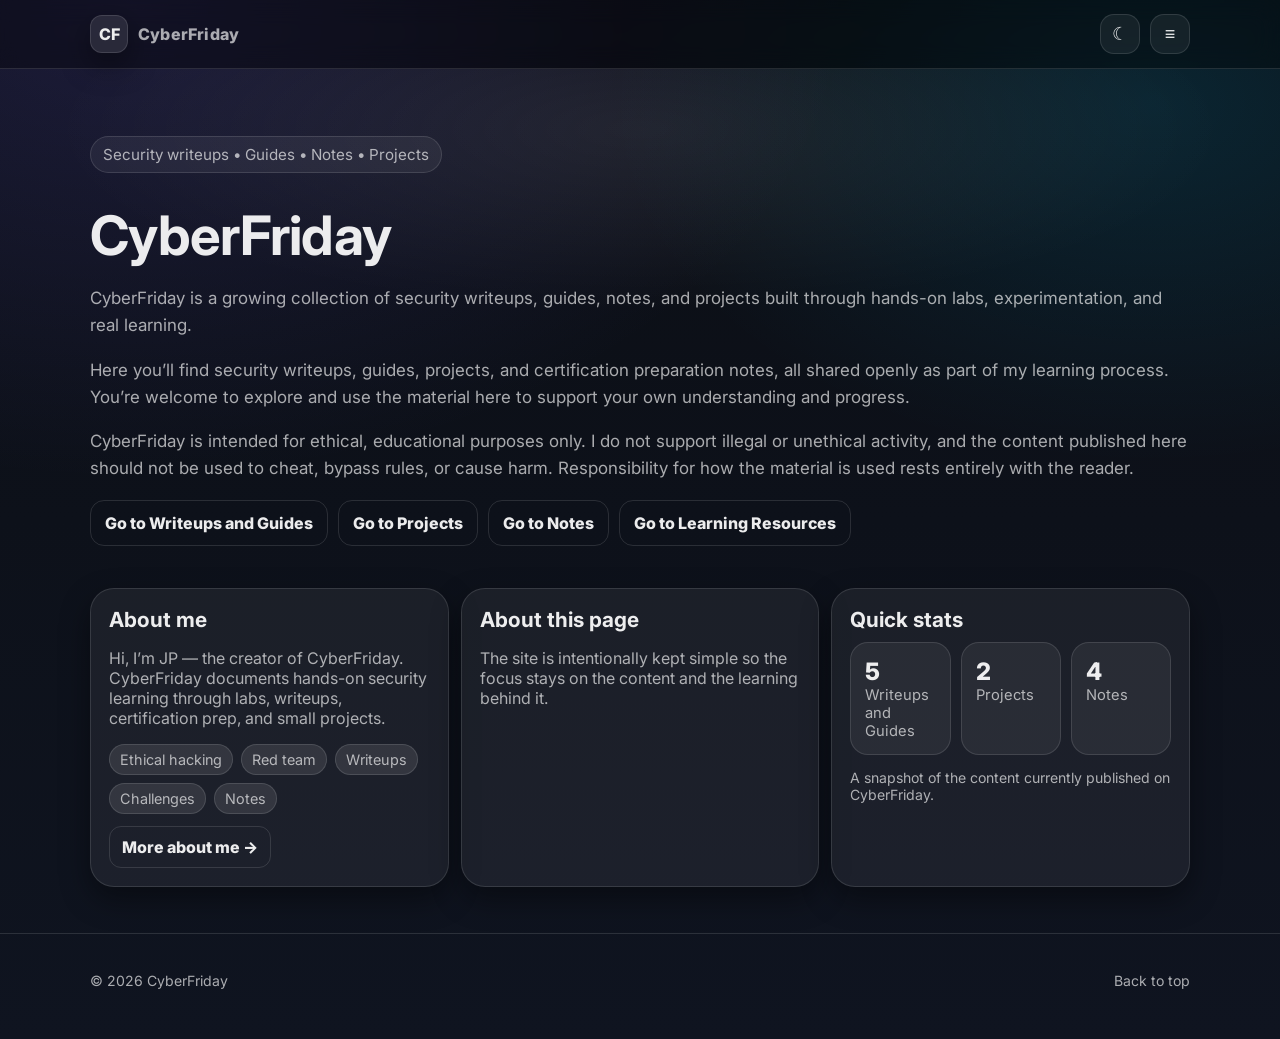
==== index.html @ c9fa8681 "Update index.html" ====
<!doctype html>
<html lang="en">
<head>
  <title>CyberFriday</title>
  <meta charset="utf-8" />
  <meta name="viewport" content="width=device-width, initial-scale=1" />
  <meta name="color-scheme" content="dark light" />
  <meta name="description" content="CyberFriday — writeups, projects, and notes." />
  <link rel="preconnect" href="https://fonts.googleapis.com">
  <link rel="preconnect" href="https://fonts.gstatic.com" crossorigin>
  <link href="https://fonts.googleapis.com/css2?family=Inter:wght@400;600;700;800&display=swap" rel="stylesheet">
  <link rel="stylesheet" href="assets/style.css" />
</head>

<body data-page="home">
  <a class="skip" href="#main">Skip to content</a>

  <header class="topbar">
    <div class="container topbar__inner">
      <a class="brand" href="index.html" aria-label="Home">
        <span class="brand__mark">CF</span>
        <span class="brand__text">CyberFriday
        </span>
      </a>

      <div class="topbar__actions">
        <button class="iconbtn" id="themeBtn" type="button" title="Toggle theme" aria-label="Toggle theme">
          <span class="icon" aria-hidden="true">☾</span>
        </button>
        <button class="iconbtn" id="menuBtn" type="button" title="Menu" aria-label="Open menu">
          <span class="icon" aria-hidden="true">≡</span>
        </button>
      </div>
    </div>
  </header>

  <div class="modal" id="menu" hidden>
    <div class="modal__backdrop" data-close="true"></div>
    <div class="modal__panel modal__panel--menu" role="dialog" aria-modal="true" aria-label="Menu">
      <div class="modal__head">
        <div class="menu__title">
          <div class="menu__brand">CyberFriday</div>
          <div class="muted tiny">Navigate</div>
        </div>
        <button class="iconbtn" type="button" data-close="true" aria-label="Close">✕</button>
      </div>
      <div class="modal__body menu__body">
        <a class="menulink" href="index.html">Home</a>
        <a class="menulink" href="writeups.html">Writeups</a>
        <a class="menulink" href="projects.html">Projects</a>
        <a class="menulink" href="notes.html">Notes</a>
        <a class="menulink" href="learning-resources.html">Learning Resources</a>
        <a class="menulink" href="about.html">About</a>
      </div>
      <div class="modal__foot muted tiny">
        <span>Esc to close</span>
      </div>
    </div>
  </div>

  <main id="main">
    <section class="hero hero--simple">
      <div class="container hero__inner hero__inner--single">
        <div class="hero__copy reveal">
          <p class="pill">Security writeups • Guides • Notes • Projects</p>
          <h1 class="hero__title">CyberFriday</h1>
          <div class="hero__subtitle">
            <p>
              CyberFriday is a growing collection of security writeups, guides, notes, and
              projects built through hands-on labs, experimentation, and real learning.
            </p>

            <p>
              Here you’ll find security writeups, guides, projects, and certification
              preparation notes, all shared openly as part of my learning process.
              You’re welcome to explore and use the material here to support your own
              understanding and progress.
            </p>

            <p>
              CyberFriday is intended for ethical, educational purposes only.
              I do not support illegal or unethical activity, and the content published
              here should not be used to cheat, bypass rules, or cause harm.
              Responsibility for how the material is used rests entirely with the reader.
            </p>
          </div>

          <div class="cta-row">
            <a class="btn btn--ghost" href="writeups.html">Go to Writeups and Guides</a>
            <a class="btn btn--ghost" href="projects.html">Go to Projects</a>
            <a class="btn btn--ghost" href="notes.html">Go to Notes</a>
            <a class="btn btn--ghost" href="learning-resources.html">Go to Learning Resources</a>
          </div>
        </div>
      </div>
      <div class="hero__bg" aria-hidden="true"></div>
    </section>

    <section class="section">
      <div class="container">
        <div class="grid grid--cards">
          <div class="card reveal">
            <h2 class="h2">About me</h2>
            <p class="muted">
              Hi, I’m JP — the creator of CyberFriday. CyberFriday documents hands-on security learning through labs,
              writeups, certification prep, and small projects.
            </p>

            <div class="chips">
              <span class="chip">Ethical hacking</span>
              <span class="chip">Red team</span>
              <span class="chip">Writeups</span>
              <span class="chip">Challenges</span>
              <span class="chip">Notes</span>
            </div>

            <div class="spacer"></div>
            <a class="btn btn--small btn--ghost" href="about.html">More about me →</a>
          </div>

          <div class="card reveal">
            <h2 class="h2">About this page</h2>
              <p class="muted">
                The site is intentionally kept simple so the focus stays on the content
                and the learning behind it.
              </p>
          </div>

          <div class="card reveal">
            <h2 class="h2">Quick stats</h2>
            <div class="stats stats--compact">
              <div class="stat">
                <div class="stat__num" id="statWriteups">—</div>
                <div class="stat__label">Writeups and Guides</div>
              </div>
              <div class="stat">
                <div class="stat__num" id="statProjects">—</div>
                <div class="stat__label">Projects</div>
              </div>
              <div class="stat">
                <div class="stat__num" id="statNotes">—</div>
                <div class="stat__label">Notes</div>
              </div>
            </div>
            <p class="muted tiny">A snapshot of the content currently published on CyberFriday.</p>
          </div>
        </div>
      </div>
    </section>
  </main>
  <footer class="footer">
    <div class="container footer__inner">
      <p class="muted tiny">© <span id="year"></span> CyberFriday



</p>
      <p class="muted tiny"><a href="#main">Back to top</a></p>
    </div>
  </footer>

  <script src="assets/app.js" defer></script>

</body>
</html>
---- assets/style.css ----
/* CyberFriday v3 — simple home + category pages
   - Static HTML + JSON content
   - Minimal UI: theme toggle + menu
   - Category pages: simple search only
*/

:root{
  --bg:#0b0e14;
  --bg2:#0f1420;
  --card:rgba(255,255,255,.06);
  --card2:rgba(255,255,255,.10);
  --border:rgba(255,255,255,.12);
  --text:rgba(255,255,255,.92);
  --muted:rgba(255,255,255,.65);
  --muted2:rgba(255,255,255,.50);
  --shadow:0 12px 30px rgba(0,0,0,.40);
  --radius:18px;
  --radius2:24px;
  --max:1100px;
  --pad:18px;
  --focus:2px solid rgba(255,255,255,.35);
}

:root[data-theme="light"]{
  --bg:#f6f7fb;
  --bg2:#eef1f8;
  --card:rgba(0,0,0,.04);
  --card2:rgba(0,0,0,.07);
  --border:rgba(0,0,0,.10);
  --text:rgba(0,0,0,.88);
  --muted:rgba(0,0,0,.62);
  --muted2:rgba(0,0,0,.45);
  --shadow:0 12px 28px rgba(0,0,0,.12);
  --focus:2px solid rgba(0,0,0,.25);
}

*{box-sizing:border-box}
html{scroll-behavior:smooth}
body{
  margin:0;
  font-family:Inter, ui-sans-serif, system-ui, -apple-system, Segoe UI, Roboto, Arial;
  color:var(--text);
  background:
    radial-gradient(1200px 800px at 10% 0%, rgba(120,100,255,.16), transparent 60%),
    radial-gradient(900px 600px at 90% 10%, rgba(0,200,255,.12), transparent 60%),
    linear-gradient(180deg, var(--bg), var(--bg2));
}

a{color:inherit;text-decoration:none}
a:focus-visible,button:focus-visible,input:focus-visible{
  outline:var(--focus);outline-offset:2px;border-radius:10px
}

.container{width:min(var(--max), calc(100% - (var(--pad) * 2))); margin:0 auto}
.muted{color:var(--muted)}
.tiny{font-size:.88rem}
.kbd{
  padding:2px 8px; border-radius:8px;
  background:var(--card2); border:1px solid var(--border);
  color:var(--muted); font-size:.85rem
}

.skip{
  position:absolute; left:-999px; top:0;
  padding:10px 12px; border-radius:12px;
  background:var(--card2); border:1px solid var(--border)
}
.skip:focus{left:12px; top:12px; z-index:9999}

/* Topbar */
.topbar{
  position:sticky; top:0; z-index:100;
  backdrop-filter:blur(12px);
  background:rgba(0,0,0,.35);
  border-bottom:1px solid var(--border)
}
:root[data-theme="light"] .topbar{background:rgba(246,247,251,.72)}

.topbar__inner{
  display:flex; align-items:center; justify-content:space-between;
  gap:14px; padding:14px 0
}

.brand{display:flex; align-items:center; gap:10px; font-weight:800}
.brand__mark{
  display:grid; place-items:center;
  width:38px; height:38px; border-radius:12px;
  background:var(--card2); border:1px solid var(--border);
  box-shadow:var(--shadow)
}
.brand__text{font-weight:800; letter-spacing:.2px; color:var(--muted)}

.topbar__actions{display:flex; gap:10px}
.iconbtn{
  display:grid; place-items:center;
  width:40px; height:40px; border-radius:14px;
  background:var(--card); border:1px solid var(--border);
  color:var(--text); cursor:pointer;
  transition:transform 140ms ease, background 140ms ease
}
.iconbtn:hover{transform:translateY(-1px); background:var(--card2)}
.icon{font-size:18px}

/* Hero */
.hero{position:relative; padding:52px 0 18px; overflow:hidden}
.hero__inner{display:grid; grid-template-columns:1fr; gap:22px; align-items:start}
.hero__bg{
  position:absolute; inset:-200px -200px auto -200px; height:520px;
  background:radial-gradient(closest-side, rgba(255,255,255,.08), transparent 70%);
  pointer-events:none
}
.hero--simple .hero__title{font-size:clamp(2.2rem, 5vw, 3.4rem)}
.pill{
  display:inline-block; padding:8px 12px; border-radius:999px;
  background:var(--card); border:1px solid var(--border);
  color:var(--muted); font-size:.95rem
}
.hero__title{margin:14px 0 10px; letter-spacing:-.7px}
.hero__subtitle{margin:0 0 18px; color:var(--muted); line-height:1.6; font-size:1.06rem}

.cta-row{display:flex; gap:10px; flex-wrap:wrap}

/* Page head */
.pagehead{padding:36px 0 6px}
.pagehead__title{margin:0; font-size:2.0rem; letter-spacing:-.4px}
.pagehead__sub{margin:10px 0 0; line-height:1.6}

/* Sections / cards */
.section{padding:24px 0 34px}
.card{
  padding:18px; border-radius:var(--radius2);
  background:var(--card); border:1px solid var(--border); box-shadow:var(--shadow)
}
.h2{margin:0 0 10px; font-size:1.3rem}
.h3{margin:0 0 8px; font-size:1.1rem}
.spacer{height:12px}

.grid{display:grid; gap:12px}
.grid--cards{grid-template-columns:repeat(3, minmax(0,1fr))}
@media (max-width:1000px){.grid--cards{grid-template-columns:repeat(2, minmax(0,1fr))}}
@media (max-width:650px){.grid--cards{grid-template-columns:1fr}}

.cardlink{
  display:block; padding:16px; border-radius:var(--radius2);
  background:linear-gradient(180deg, var(--card), transparent);
  border:1px solid var(--border);
  transition:transform 140ms ease, background 140ms ease
}
.cardlink:hover{transform:translateY(-2px); background:var(--card2)}
.cardlink h3{margin:8px 0}
.cardlink p{margin:0; color:var(--muted); line-height:1.55}

.meta{
  display:flex; gap:8px; align-items:center; flex-wrap:wrap;
  color:var(--muted2); font-size:.92rem
}
.chips{display:flex; gap:8px; flex-wrap:wrap; margin-top:10px}
.chip,.tag{
  display:inline-flex; align-items:center;
  padding:6px 10px; border-radius:999px;
  background:var(--card2); border:1px solid var(--border);
  color:var(--muted); font-size:.9rem
}

/* Compact stats */
.stats{display:grid; grid-template-columns:repeat(3, minmax(0,1fr)); gap:10px}
.stats--compact .stat{padding:14px}
.stat{padding:14px; border-radius:var(--radius); background:var(--card); border:1px solid var(--border)}
.stat__num{font-size:1.5rem; font-weight:800}
.stat__label{color:var(--muted); font-size:.92rem}

/* Toolbar */
.toolbar{display:flex; gap:12px; align-items:center; justify-content:space-between; margin:8px 0 14px; flex-wrap:wrap}
.input{
  width:min(620px, 100%);
  padding:12px 14px;
  border-radius:14px;
  border:1px solid var(--border);
  background:var(--card);
  color:var(--text)
}

.btn{
  display:inline-flex; align-items:center; justify-content:center; gap:8px;
  padding:12px 14px; border-radius:14px;
  background:transparent; color:var(--text);
  border:1px solid var(--border);
  cursor:pointer; font-weight:800;
  transition:transform 140ms ease, background 140ms ease
}
.btn:hover{transform:translateY(-1px); background:var(--card2)}
.btn--small{padding:10px 12px; border-radius:12px}

.bullets{margin:8px 0 0; padding-left:18px; color:var(--muted); line-height:1.7}
.links{margin:0; padding-left:16px; color:var(--muted)}
.links a{text-decoration:underline; text-underline-offset:3px}

.empty{
  margin-top:10px; padding:16px;
  border-radius:var(--radius2);
  border:1px dashed var(--border);
  color:var(--muted)
}

/* Category grouping */
.group{margin:18px 0 0}
.group__head{
  display:flex; align-items:center; justify-content:space-between;
  gap:10px; margin:0 0 10px
}
.group__title{margin:0; font-size:1.15rem}
.group__count{color:var(--muted2); font-size:.92rem}

.aboutgrid{display:grid; grid-template-columns:1.2fr .8fr; gap:12px}
@media (max-width:900px){.aboutgrid{grid-template-columns:1fr}}

/* Footer */
.footer{
  padding:24px 0 36px;
  border-top:1px solid var(--border);
  margin-top:12px
}
.footer__inner{
  display:flex; align-items:center; justify-content:space-between;
  gap:12px; flex-wrap:wrap
}

/* Modal (Menu) */
.modal{position:fixed; inset:0; z-index:200}
.modal__backdrop{position:absolute; inset:0; background:rgba(0,0,0,.55)}
.modal__panel{
  position:relative;
  width:min(560px, calc(100% - 24px));
  margin:12vh auto 0;
  border-radius:22px;
  border:1px solid var(--border);
  background:linear-gradient(180deg, var(--bg2), var(--bg));
  box-shadow:var(--shadow);
  overflow:hidden
}
.modal__panel--menu{width:min(520px, calc(100% - 24px))}
.modal__head{
  display:flex; gap:10px; align-items:center; justify-content:space-between;
  padding:14px; border-bottom:1px solid var(--border)
}
.modal__body{padding:12px; max-height:60vh; overflow:auto}
.modal__foot{padding:10px 14px; border-top:1px solid var(--border)}

.menu__title{display:grid; gap:2px}
.menu__brand{font-weight:900; letter-spacing:.2px}
.menu__body{display:grid; gap:10px}
.menulink{
  padding:14px 14px;
  border-radius:16px;
  border:1px solid var(--border);
  background:var(--card);
  transition:transform 140ms ease, background 140ms ease
}
.menulink:hover{transform:translateY(-1px); background:var(--card2)}

/* Reveal */
@keyframes pageIn{from{opacity:0; transform:translateY(8px)}to{opacity:1; transform:translateY(0)}}
main{animation:pageIn 240ms ease-out}

.reveal{opacity:0; transform:translateY(12px); transition:260ms ease; transition-property:opacity, transform}
.reveal.in{opacity:1; transform:translateY(0)}
@media (prefers-reduced-motion: reduce){
  html{scroll-behavior:auto}
  *{transition:none !important; animation:none !important}
  .reveal{opacity:1; transform:none}
}
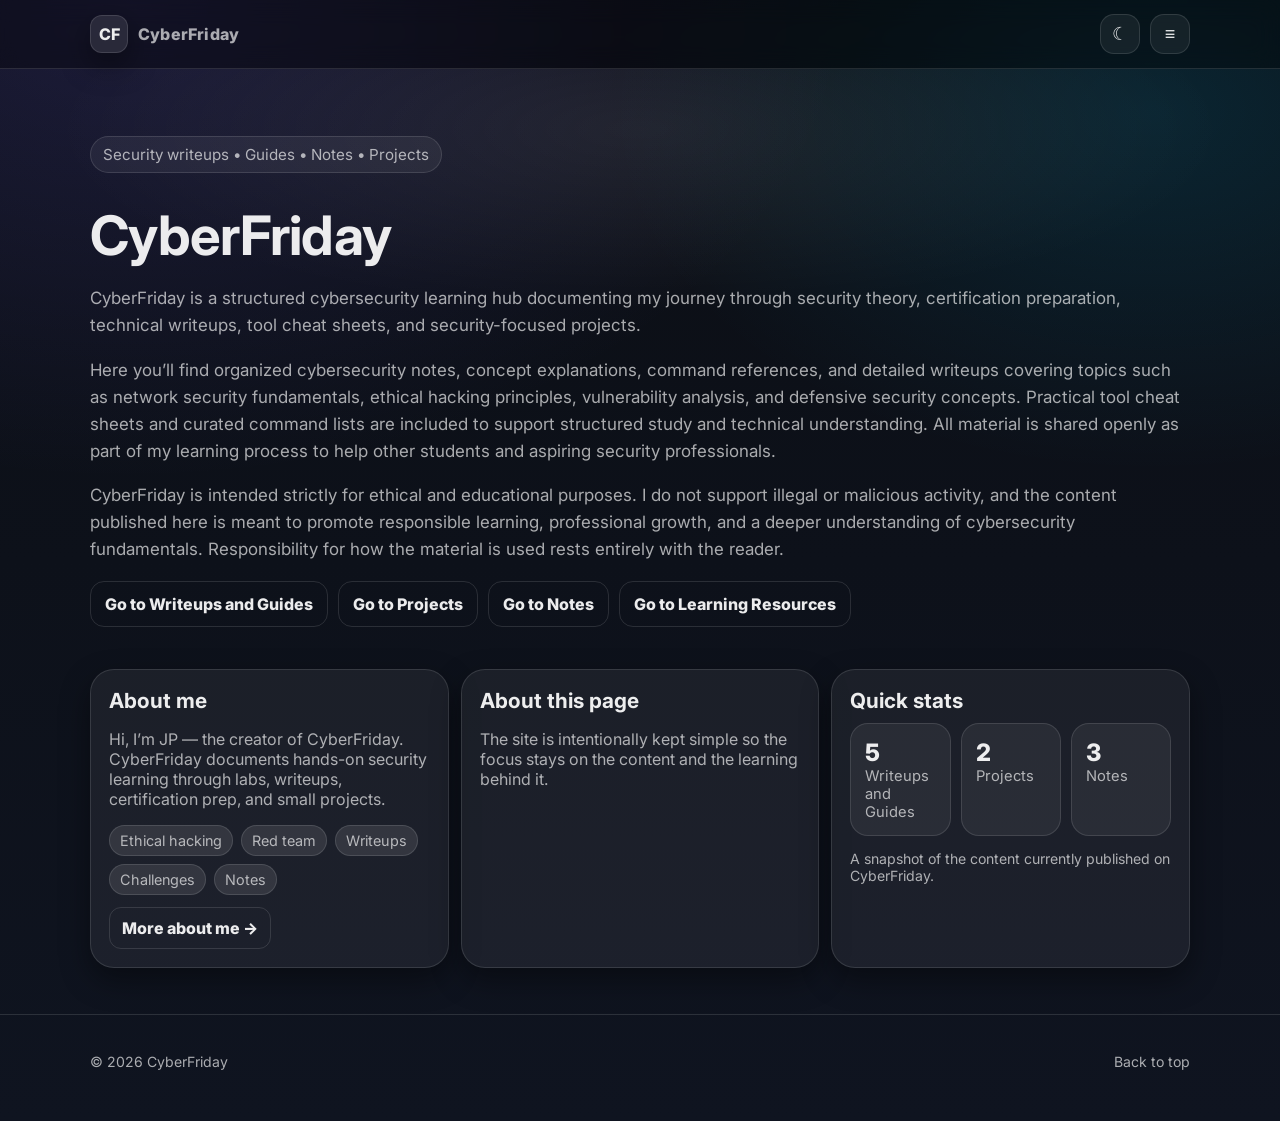
==== commit ec0f6fa9: "Revise CyberFriday description and ethical statement Updated the description and purpose of CyberFri" ====
--- a/index.html
+++ b/index.html
@@ -65,23 +65,28 @@
           <p class="pill">Security writeups • Guides • Notes • Projects</p>
           <h1 class="hero__title">CyberFriday</h1>
           <div class="hero__subtitle">
+             <p>
+              CyberFriday is a structured cybersecurity learning hub documenting my journey
+              through security theory, certification preparation, technical writeups, tool
+              cheat sheets, and security-focused projects.
+            </p>
+            
             <p>
-              CyberFriday is a growing collection of security writeups, guides, notes, and
-              projects built through hands-on labs, experimentation, and real learning.
+              Here you’ll find organized cybersecurity notes, concept explanations, command
+              references, and detailed writeups covering topics such as network security
+              fundamentals, ethical hacking principles, vulnerability analysis, and
+              defensive security concepts. Practical tool cheat sheets and curated command
+              lists are included to support structured study and technical understanding.
+              All material is shared openly as part of my learning process to help other
+              students and aspiring security professionals.
             </p>
-
+            
             <p>
-              Here you’ll find security writeups, guides, projects, and certification
-              preparation notes, all shared openly as part of my learning process.
-              You’re welcome to explore and use the material here to support your own
-              understanding and progress.
-            </p>
-
-            <p>
-              CyberFriday is intended for ethical, educational purposes only.
-              I do not support illegal or unethical activity, and the content published
-              here should not be used to cheat, bypass rules, or cause harm.
-              Responsibility for how the material is used rests entirely with the reader.
+              CyberFriday is intended strictly for ethical and educational purposes.
+              I do not support illegal or malicious activity, and the content published
+              here is meant to promote responsible learning, professional growth, and
+              a deeper understanding of cybersecurity fundamentals. Responsibility for
+              how the material is used rests entirely with the reader.
             </p>
           </div>
 
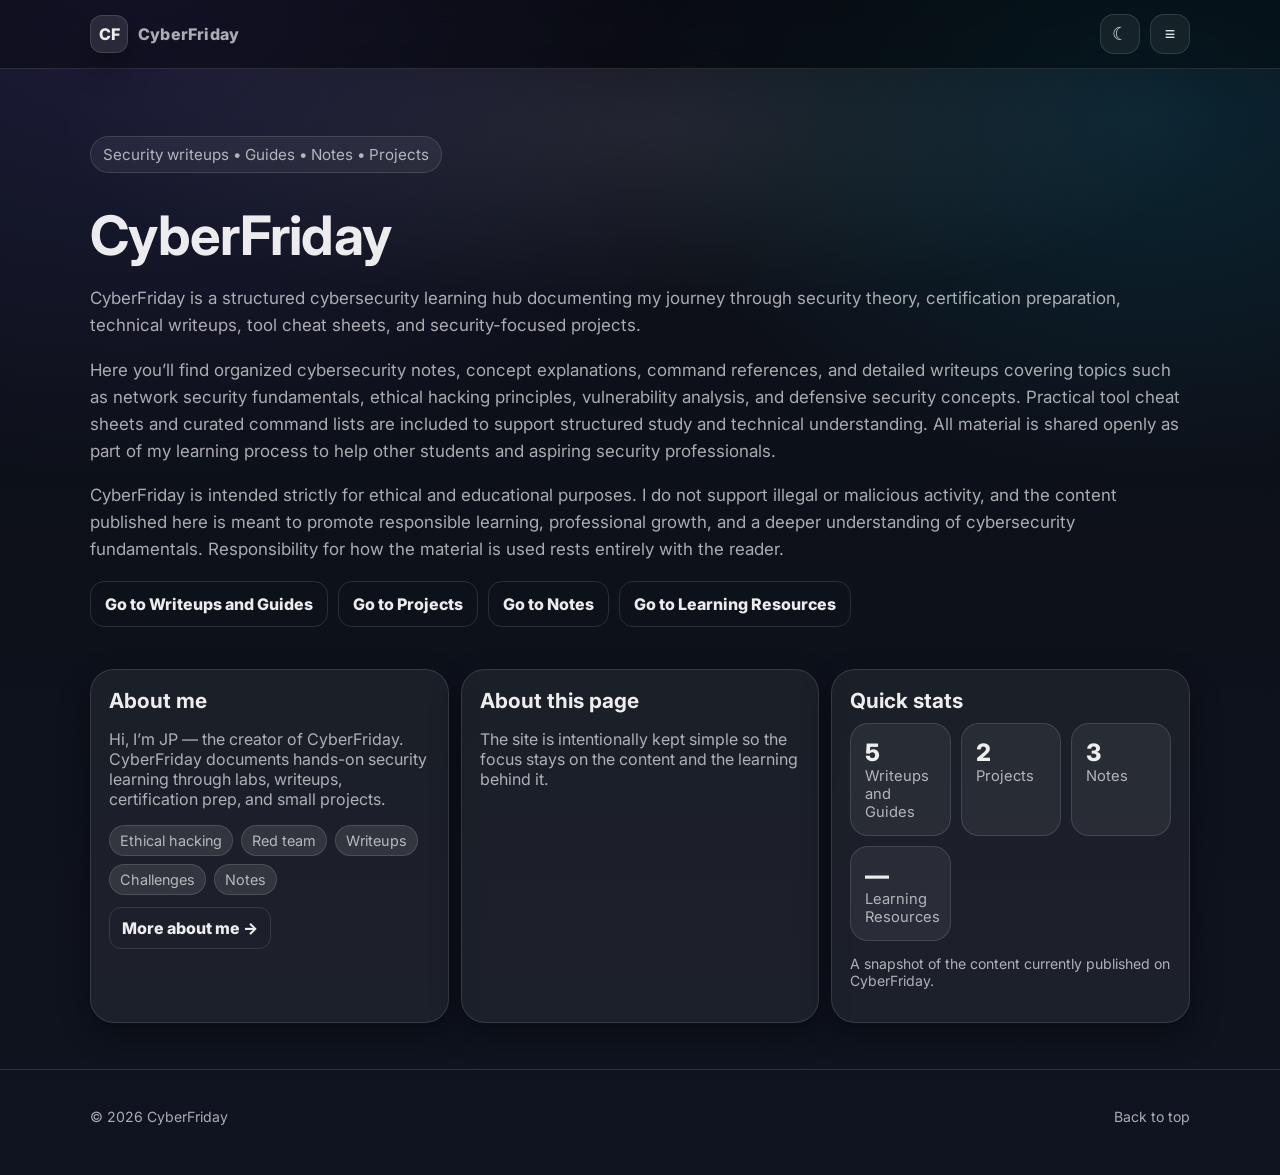
==== commit d1cf7aba: "Update index.html" ====
--- a/index.html
+++ b/index.html
@@ -1,14 +1,35 @@
 <!doctype html>
 <html lang="en">
 <head>
-  <title>CyberFriday</title>
+  <!-- Google tag (gtag.js) -->
+  <script async src="https://www.googletagmanager.com/gtag/js?id=G-HWNLJN7DJ1"></script>
+  <script>
+    window.dataLayer = window.dataLayer || [];
+    function gtag(){dataLayer.push(arguments);}
+    gtag('js', new Date());
+  
+    gtag('config', 'G-HWNLJN7DJ1');
+  </script>
+
+  <title>CyberFriday – Cybersecurity Notes, Writeups & Study Resources</title>
+
   <meta charset="utf-8" />
   <meta name="viewport" content="width=device-width, initial-scale=1" />
   <meta name="color-scheme" content="dark light" />
-  <meta name="description" content="CyberFriday — writeups, projects, and notes." />
+  <meta name="description" content="CyberFriday is a structured cybersecurity learning hub featuring theory notes, technical writeups, tool cheat sheets, projects, and certification preparation resources." />
+
+  <!-- Favicon -->
+  <link rel="icon" type="image/x-icon" href="/assets/icons/favicon.ico">
+  <link rel="icon" type="image/png" sizes="32x32" href="/assets/icons/favicon-32x32.png">
+  <link rel="icon" type="image/png" sizes="16x16" href="/assets/icons/favicon-16x16.png">
+  <link rel="apple-touch-icon" sizes="180x180" href="/assets/icons/apple-touch-icon.png">
+  <link rel="manifest" href="/assets/icons/site.webmanifest">
+
+  <!-- Fonts -->
   <link rel="preconnect" href="https://fonts.googleapis.com">
   <link rel="preconnect" href="https://fonts.gstatic.com" crossorigin>
   <link href="https://fonts.googleapis.com/css2?family=Inter:wght@400;600;700;800&display=swap" rel="stylesheet">
+
   <link rel="stylesheet" href="assets/style.css" />
 </head>
 
@@ -146,6 +167,10 @@
                 <div class="stat__num" id="statNotes">—</div>
                 <div class="stat__label">Notes</div>
               </div>
+              <div class="stat">
+                <div class="stat__num" id="statLearning">—</div>
+                <div class="stat__label">Learning Resources</div>
+            </div>
             </div>
             <p class="muted tiny">A snapshot of the content currently published on CyberFriday.</p>
           </div>
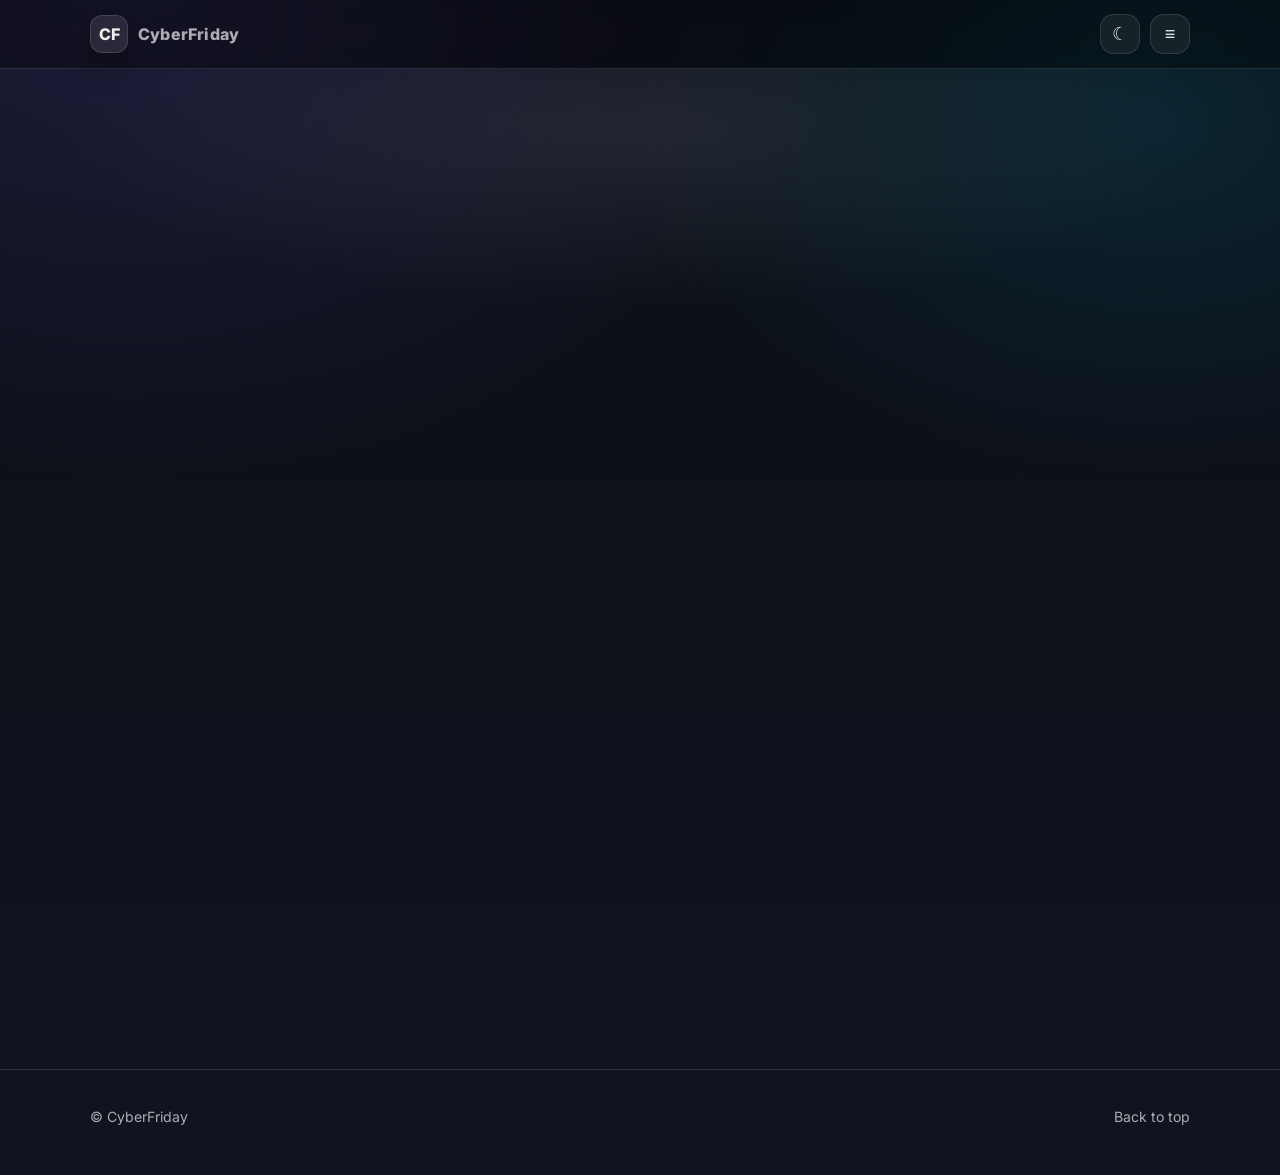
==== commit 28713893: "Update index.html" ====
--- a/index.html
+++ b/index.html
@@ -156,22 +156,22 @@
             <h2 class="h2">Quick stats</h2>
             <div class="stats stats--compact">
               <div class="stat">
-                <div class="stat__num" id="statWriteups">—</div>
-                <div class="stat__label">Writeups and Guides</div>
-              </div>
+              <div class="stat__num" id="statWriteups">—</div>
+              <div class="stat__label">Writeups and Guides</div>
+            </div>
               <div class="stat">
-                <div class="stat__num" id="statProjects">—</div>
-                <div class="stat__label">Projects</div>
-              </div>
+              <div class="stat__num" id="statProjects">—</div>
+              <div class="stat__label">Projects</div>
+            </div>
               <div class="stat">
-                <div class="stat__num" id="statNotes">—</div>
-                <div class="stat__label">Notes</div>
-              </div>
+              <div class="stat__num" id="statNotes">—</div>
+              <div class="stat__label">Notes</div>
+            </div>
               <div class="stat">
-                <div class="stat__num" id="statLearning">—</div>
-                <div class="stat__label">Learning Resources</div>
+              <div class="stat__num" id="statLearning">—</div>
+              <div class="stat__label">Learning Resources</div>
             </div>
-            </div>
+          </div>
             <p class="muted tiny">A snapshot of the content currently published on CyberFriday.</p>
           </div>
         </div>
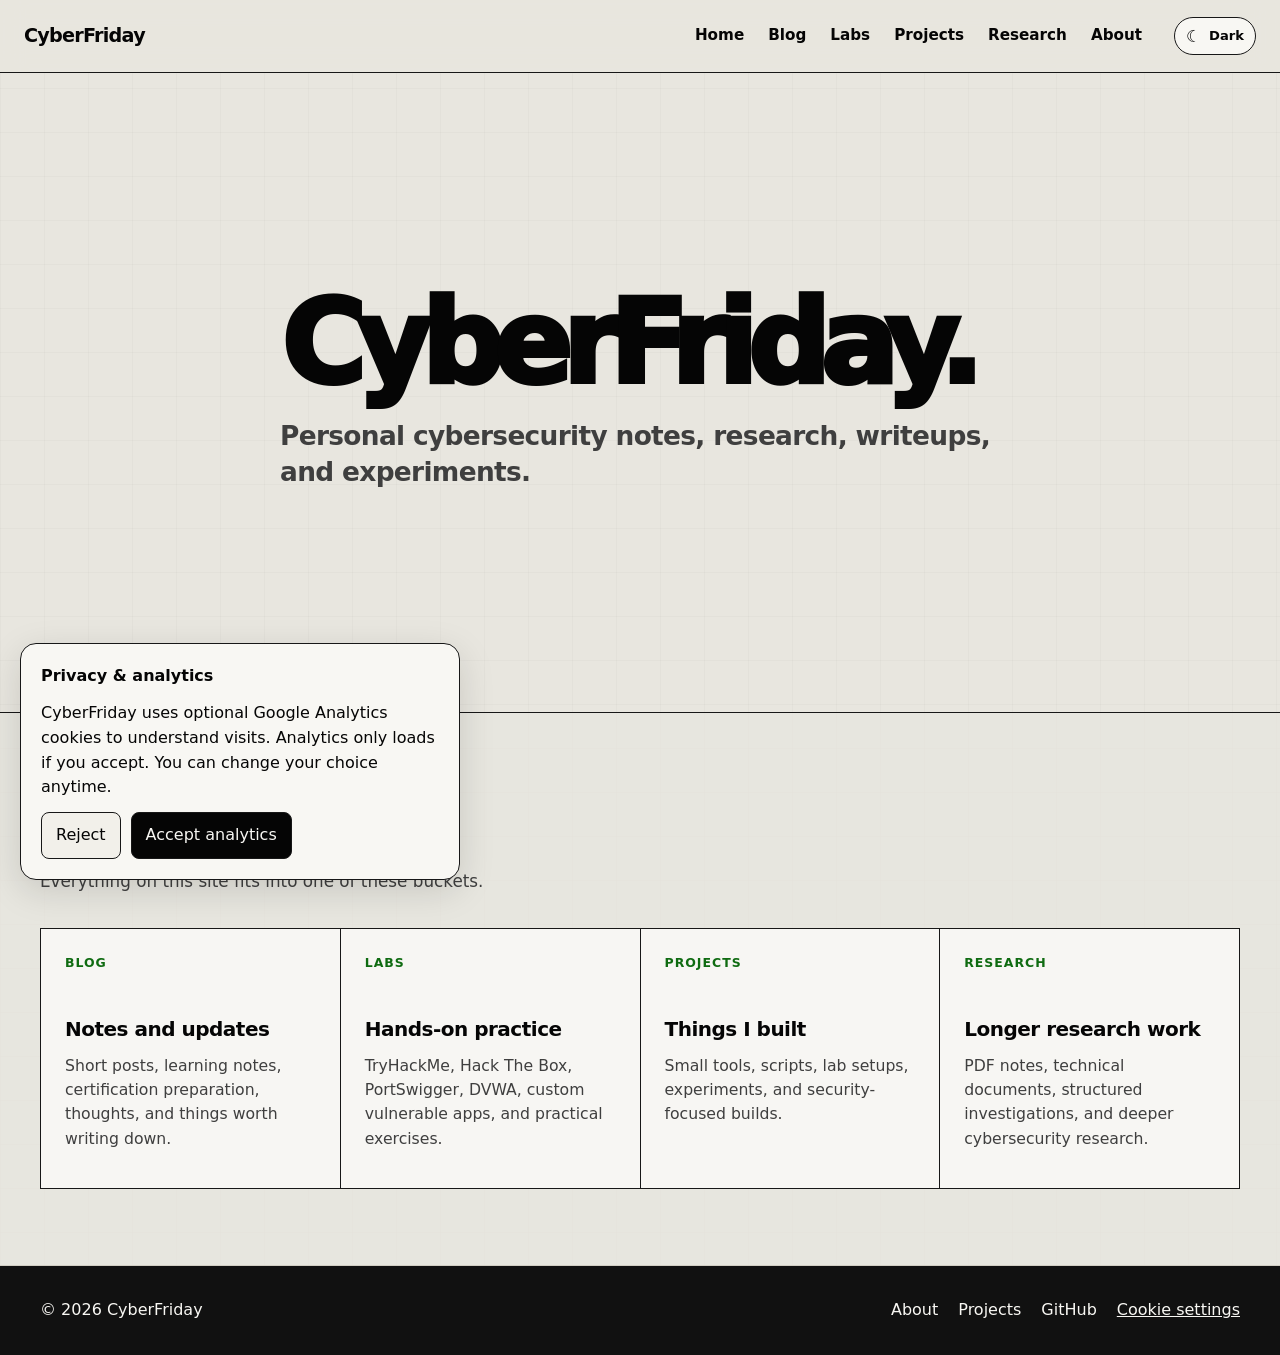
==== commit 89c659fd: "Release CyberFriday 2.0 - redesigned website with dark mode" ====
--- a/index.html
+++ b/index.html
@@ -1,195 +1,109 @@
-<!doctype html>
+<!DOCTYPE html>
 <html lang="en">
 <head>
-  <!-- Google tag (gtag.js) -->
-  <script async src="https://www.googletagmanager.com/gtag/js?id=G-HWNLJN7DJ1"></script>
-  <script>
-    window.dataLayer = window.dataLayer || [];
-    function gtag(){dataLayer.push(arguments);}
-    gtag('js', new Date());
-  
-    gtag('config', 'G-HWNLJN7DJ1');
-  </script>
+  <script src="assets/theme.js"></script>
+  <meta charset="UTF-8" />
+  <meta name="viewport" content="width=device-width, initial-scale=1.0" />
 
-  <title>CyberFriday – Cybersecurity Notes, Writeups & Study Resources</title>
+  <title>CyberFriday — Cybersecurity Notes, Labs, Projects and Research</title>
 
-  <meta charset="utf-8" />
-  <meta name="viewport" content="width=device-width, initial-scale=1" />
-  <meta name="color-scheme" content="dark light" />
-  <meta name="description" content="CyberFriday is a structured cybersecurity learning hub featuring theory notes, technical writeups, tool cheat sheets, projects, and certification preparation resources." />
-
-  <!-- Favicon -->
-  <link rel="icon" type="image/x-icon" href="/assets/icons/favicon.ico">
-  <link rel="icon" type="image/png" sizes="32x32" href="/assets/icons/favicon-32x32.png">
-  <link rel="icon" type="image/png" sizes="16x16" href="/assets/icons/favicon-16x16.png">
-  <link rel="apple-touch-icon" sizes="180x180" href="/assets/icons/apple-touch-icon.png">
-  <link rel="manifest" href="/assets/icons/site.webmanifest">
-
-  <!-- Fonts -->
-  <link rel="preconnect" href="https://fonts.googleapis.com">
-  <link rel="preconnect" href="https://fonts.gstatic.com" crossorigin>
-  <link href="https://fonts.googleapis.com/css2?family=Inter:wght@400;600;700;800&display=swap" rel="stylesheet">
+  <meta
+    name="description"
+    content="CyberFriday is a cybersecurity archive with blog posts, labs, projects, research, and experiments."
+  />
 
   <link rel="stylesheet" href="assets/style.css" />
 </head>
 
 <body data-page="home">
-  <a class="skip" href="#main">Skip to content</a>
+  <a class="skip" href="#content">Skip to content</a>
 
-  <header class="topbar">
-    <div class="container topbar__inner">
-      <a class="brand" href="index.html" aria-label="Home">
-        <span class="brand__mark">CF</span>
-        <span class="brand__text">CyberFriday
-        </span>
-      </a>
+  <header class="site-header">
+    <div class="header-container header-inner">
+      <a class="brand" href="index.html">CyberFriday</a>
 
-      <div class="topbar__actions">
-        <button class="iconbtn" id="themeBtn" type="button" title="Toggle theme" aria-label="Toggle theme">
-          <span class="icon" aria-hidden="true">☾</span>
-        </button>
-        <button class="iconbtn" id="menuBtn" type="button" title="Menu" aria-label="Open menu">
-          <span class="icon" aria-hidden="true">≡</span>
-        </button>
-      </div>
+      <nav class="nav" aria-label="Main navigation">
+        <a href="index.html">Home</a>
+        <a href="blog.html">Blog</a>
+        <a href="labs.html">Labs</a>
+        <a href="projects.html">Projects</a>
+        <a href="research.html">Research</a>
+        <a href="about.html">About</a>
+      </nav>
     </div>
   </header>
 
-  <div class="modal" id="menu" hidden>
-    <div class="modal__backdrop" data-close="true"></div>
-    <div class="modal__panel modal__panel--menu" role="dialog" aria-modal="true" aria-label="Menu">
-      <div class="modal__head">
-        <div class="menu__title">
-          <div class="menu__brand">CyberFriday</div>
-          <div class="muted tiny">Navigate</div>
-        </div>
-        <button class="iconbtn" type="button" data-close="true" aria-label="Close">✕</button>
-      </div>
-      <div class="modal__body menu__body">
-        <a class="menulink" href="index.html">Home</a>
-        <a class="menulink" href="writeups.html">Writeups</a>
-        <a class="menulink" href="projects.html">Projects</a>
-        <a class="menulink" href="notes.html">Notes</a>
-        <a class="menulink" href="learning-resources.html">Learning Resources</a>
-        <a class="menulink" href="about.html">About</a>
-      </div>
-      <div class="modal__foot muted tiny">
-        <span>Esc to close</span>
-      </div>
-    </div>
-  </div>
+  <main id="content">
+    <section class="hero">
+      <div class="container hero-inner">
+        <div class="hero-copy">
+          <h1>CyberFriday.</h1>
 
-  <main id="main">
-    <section class="hero hero--simple">
-      <div class="container hero__inner hero__inner--single">
-        <div class="hero__copy reveal">
-          <p class="pill">Security writeups • Guides • Notes • Projects</p>
-          <h1 class="hero__title">CyberFriday</h1>
-          <div class="hero__subtitle">
-             <p>
-              CyberFriday is a structured cybersecurity learning hub documenting my journey
-              through security theory, certification preparation, technical writeups, tool
-              cheat sheets, and security-focused projects.
-            </p>
-            
-            <p>
-              Here you’ll find organized cybersecurity notes, concept explanations, command
-              references, and detailed writeups covering topics such as network security
-              fundamentals, ethical hacking principles, vulnerability analysis, and
-              defensive security concepts. Practical tool cheat sheets and curated command
-              lists are included to support structured study and technical understanding.
-              All material is shared openly as part of my learning process to help other
-              students and aspiring security professionals.
-            </p>
-            
-            <p>
-              CyberFriday is intended strictly for ethical and educational purposes.
-              I do not support illegal or malicious activity, and the content published
-              here is meant to promote responsible learning, professional growth, and
-              a deeper understanding of cybersecurity fundamentals. Responsibility for
-              how the material is used rests entirely with the reader.
-            </p>
-          </div>
-
-          <div class="cta-row">
-            <a class="btn btn--ghost" href="writeups.html">Go to Writeups and Guides</a>
-            <a class="btn btn--ghost" href="projects.html">Go to Projects</a>
-            <a class="btn btn--ghost" href="notes.html">Go to Notes</a>
-            <a class="btn btn--ghost" href="learning-resources.html">Go to Learning Resources</a>
-          </div>
+          <p class="hero-subtitle">
+            Personal cybersecurity notes, research, writeups, and experiments.
+          </p>
         </div>
       </div>
-      <div class="hero__bg" aria-hidden="true"></div>
     </section>
 
-    <section class="section">
+    <section class="section explore-section">
       <div class="container">
-        <div class="grid grid--cards">
-          <div class="card reveal">
-            <h2 class="h2">About me</h2>
-            <p class="muted">
-              Hi, I’m JP — the creator of CyberFriday. CyberFriday documents hands-on security learning through labs,
-              writeups, certification prep, and small projects.
+        <div class="section-heading">
+          <h2>Explore</h2>
+          <p>Everything on this site fits into one of these buckets.</p>
+        </div>
+
+        <div class="cards">
+          <a class="card" href="blog.html">
+            <span>Blog</span>
+            <h3>Notes and updates</h3>
+            <p>
+              Short posts, learning notes, certification preparation, thoughts, and things worth writing down.
             </p>
+          </a>
 
-            <div class="chips">
-              <span class="chip">Ethical hacking</span>
-              <span class="chip">Red team</span>
-              <span class="chip">Writeups</span>
-              <span class="chip">Challenges</span>
-              <span class="chip">Notes</span>
-            </div>
+          <a class="card" href="labs.html">
+            <span>Labs</span>
+            <h3>Hands-on practice</h3>
+            <p>
+              TryHackMe, Hack The Box, PortSwigger, DVWA, custom vulnerable apps, and practical exercises.
+            </p>
+          </a>
 
-            <div class="spacer"></div>
-            <a class="btn btn--small btn--ghost" href="about.html">More about me →</a>
-          </div>
+          <a class="card" href="projects.html">
+            <span>Projects</span>
+            <h3>Things I built</h3>
+            <p>
+              Small tools, scripts, lab setups, experiments, and security-focused builds.
+            </p>
+          </a>
 
-          <div class="card reveal">
-            <h2 class="h2">About this page</h2>
-              <p class="muted">
-                The site is intentionally kept simple so the focus stays on the content
-                and the learning behind it.
-              </p>
-          </div>
-
-          <div class="card reveal">
-            <h2 class="h2">Quick stats</h2>
-            <div class="stats stats--compact">
-              <div class="stat">
-              <div class="stat__num" id="statWriteups">—</div>
-              <div class="stat__label">Writeups and Guides</div>
-            </div>
-              <div class="stat">
-              <div class="stat__num" id="statProjects">—</div>
-              <div class="stat__label">Projects</div>
-            </div>
-              <div class="stat">
-              <div class="stat__num" id="statNotes">—</div>
-              <div class="stat__label">Notes</div>
-            </div>
-              <div class="stat">
-              <div class="stat__num" id="statLearning">—</div>
-              <div class="stat__label">Learning Resources</div>
-            </div>
-          </div>
-            <p class="muted tiny">A snapshot of the content currently published on CyberFriday.</p>
-          </div>
+          <a class="card" href="research.html">
+            <span>Research</span>
+            <h3>Longer research work</h3>
+            <p>
+              PDF notes, technical documents, structured investigations, and deeper cybersecurity research.
+            </p>
+          </a>
         </div>
       </div>
     </section>
   </main>
+
   <footer class="footer">
-    <div class="container footer__inner">
-      <p class="muted tiny">© <span id="year"></span> CyberFriday
+    <div class="container footer-inner">
+      <p>© <span id="year"></span> CyberFriday</p>
 
-
-
-</p>
-      <p class="muted tiny"><a href="#main">Back to top</a></p>
+      <div class="footer-links">
+        <a href="about.html">About</a>
+        <a href="projects.html">Projects</a>
+        <a href="https://github.com/jernejpetek">GitHub</a>
+      </div>
     </div>
   </footer>
 
-  <script src="assets/app.js" defer></script>
-
+  <script src="assets/app.js"></script>
+  <script src="assets/analytics.js" defer></script>
 </body>
 </html>
+
--- a/assets/style.css
+++ b/assets/style.css
@@ -1,271 +1,1059 @@
-/* CyberFriday v3 — simple home + category pages
-   - Static HTML + JSON content
-   - Minimal UI: theme toggle + menu
-   - Category pages: simple search only
-*/
-
-:root{
-  --bg:#0b0e14;
-  --bg2:#0f1420;
-  --card:rgba(255,255,255,.06);
-  --card2:rgba(255,255,255,.10);
-  --border:rgba(255,255,255,.12);
-  --text:rgba(255,255,255,.92);
-  --muted:rgba(255,255,255,.65);
-  --muted2:rgba(255,255,255,.50);
-  --shadow:0 12px 30px rgba(0,0,0,.40);
-  --radius:18px;
-  --radius2:24px;
-  --max:1100px;
-  --pad:18px;
-  --focus:2px solid rgba(255,255,255,.35);
-}
-
-:root[data-theme="light"]{
-  --bg:#f6f7fb;
-  --bg2:#eef1f8;
-  --card:rgba(0,0,0,.04);
-  --card2:rgba(0,0,0,.07);
-  --border:rgba(0,0,0,.10);
-  --text:rgba(0,0,0,.88);
-  --muted:rgba(0,0,0,.62);
-  --muted2:rgba(0,0,0,.45);
-  --shadow:0 12px 28px rgba(0,0,0,.12);
-  --focus:2px solid rgba(0,0,0,.25);
-}
-
-*{box-sizing:border-box}
-html{scroll-behavior:smooth}
-body{
-  margin:0;
-  font-family:Inter, ui-sans-serif, system-ui, -apple-system, Segoe UI, Roboto, Arial;
-  color:var(--text);
+:root {
+  --bg: #e8e6df;
+  --bg-soft: #f2f0ea;
+  --paper: #f8f7f3;
+  --text: #050505;
+  --muted: #3f3f3f;
+  --muted-light: #6b6b6b;
+  --border: #171717;
+  --border-soft: #d2cec4;
+  --accent: #1a8917;
+  --accent-dark: #0f6b11;
+  --header-bg: rgba(232, 230, 223, 0.94);
+  --section-tint: rgba(232, 230, 223, 0.72);
+  --card-hover: #dedbd1;
+  --code-inline-bg: #e9e4d9;
+  --grid-line: rgba(0, 0, 0, 0.025);
+  color-scheme: light;
+  --max-width: 1200px;
+  --content-width: 780px;
+}
+
+* {
+  box-sizing: border-box;
+}
+
+html {
+  scroll-behavior: smooth;
+}
+
+body {
+  margin: 0;
   background:
-    radial-gradient(1200px 800px at 10% 0%, rgba(120,100,255,.16), transparent 60%),
-    radial-gradient(900px 600px at 90% 10%, rgba(0,200,255,.12), transparent 60%),
-    linear-gradient(180deg, var(--bg), var(--bg2));
-}
-
-a{color:inherit;text-decoration:none}
-a:focus-visible,button:focus-visible,input:focus-visible{
-  outline:var(--focus);outline-offset:2px;border-radius:10px
-}
-
-.container{width:min(var(--max), calc(100% - (var(--pad) * 2))); margin:0 auto}
-.muted{color:var(--muted)}
-.tiny{font-size:.88rem}
-.kbd{
-  padding:2px 8px; border-radius:8px;
-  background:var(--card2); border:1px solid var(--border);
-  color:var(--muted); font-size:.85rem
-}
-
-.skip{
-  position:absolute; left:-999px; top:0;
-  padding:10px 12px; border-radius:12px;
-  background:var(--card2); border:1px solid var(--border)
-}
-.skip:focus{left:12px; top:12px; z-index:9999}
-
-/* Topbar */
-.topbar{
-  position:sticky; top:0; z-index:100;
-  backdrop-filter:blur(12px);
-  background:rgba(0,0,0,.35);
-  border-bottom:1px solid var(--border)
-}
-:root[data-theme="light"] .topbar{background:rgba(246,247,251,.72)}
-
-.topbar__inner{
-  display:flex; align-items:center; justify-content:space-between;
-  gap:14px; padding:14px 0
-}
-
-.brand{display:flex; align-items:center; gap:10px; font-weight:800}
-.brand__mark{
-  display:grid; place-items:center;
-  width:38px; height:38px; border-radius:12px;
-  background:var(--card2); border:1px solid var(--border);
-  box-shadow:var(--shadow)
-}
-.brand__text{font-weight:800; letter-spacing:.2px; color:var(--muted)}
-
-.topbar__actions{display:flex; gap:10px}
-.iconbtn{
-  display:grid; place-items:center;
-  width:40px; height:40px; border-radius:14px;
-  background:var(--card); border:1px solid var(--border);
-  color:var(--text); cursor:pointer;
-  transition:transform 140ms ease, background 140ms ease
-}
-.iconbtn:hover{transform:translateY(-1px); background:var(--card2)}
-.icon{font-size:18px}
+    linear-gradient(var(--grid-line) 1px, transparent 1px),
+    linear-gradient(90deg, var(--grid-line) 1px, transparent 1px),
+    var(--bg);
+  background-size: 44px 44px;
+  color: var(--text);
+  font-family:
+    ui-sans-serif,
+    system-ui,
+    -apple-system,
+    BlinkMacSystemFont,
+    "Segoe UI",
+    Arial,
+    sans-serif;
+  line-height: 1.55;
+}
+
+a {
+  color: inherit;
+}
+
+img {
+  max-width: 100%;
+  display: block;
+}
+
+button,
+input {
+  font: inherit;
+}
+
+.container {
+  width: min(100% - 48px, var(--max-width));
+  margin: 0 auto;
+}
+
+.header-container {
+  width: calc(100% - 48px);
+  margin: 0 auto;
+}
+
+.narrow {
+  max-width: var(--content-width);
+}
+
+.skip {
+  position: absolute;
+  left: 16px;
+  top: 16px;
+  z-index: 100;
+  transform: translateY(-150%);
+  background: var(--text);
+  color: var(--paper);
+  padding: 8px 12px;
+  border-radius: 999px;
+}
+
+.skip:focus {
+  transform: translateY(0);
+}
+
+/* Header */
+
+.site-header {
+  position: sticky;
+  top: 0;
+  z-index: 50;
+  background: var(--header-bg);
+  backdrop-filter: blur(12px);
+  border-bottom: 1px solid var(--border);
+}
+
+.header-inner {
+  min-height: 72px;
+  display: flex;
+  align-items: center;
+  justify-content: space-between;
+  gap: 32px;
+}
+
+.brand {
+  color: var(--text);
+  font-size: 1.2rem;
+  font-weight: 900;
+  letter-spacing: -0.04em;
+  text-decoration: none;
+  white-space: nowrap;
+}
+
+.nav {
+  display: flex;
+  align-items: center;
+  justify-content: flex-end;
+  gap: 24px;
+  margin-left: auto;
+  flex-wrap: wrap;
+}
+
+.nav a {
+  color: var(--text);
+  font-size: 0.95rem;
+  font-weight: 700;
+  text-decoration: none;
+}
+
+.nav a:hover {
+  color: var(--accent);
+}
+
+/* Compatibility with old topbar markup if any old page still uses it */
+
+.topbar {
+  position: sticky;
+  top: 0;
+  z-index: 50;
+  background: var(--header-bg);
+  backdrop-filter: blur(12px);
+  border-bottom: 1px solid var(--border);
+}
+
+.topbar__inner {
+  min-height: 72px;
+  display: flex;
+  align-items: center;
+  justify-content: space-between;
+  gap: 32px;
+}
+
+.brand__mark {
+  display: none;
+}
+
+.brand__text {
+  color: var(--text);
+  font-size: 1.2rem;
+  font-weight: 900;
+  letter-spacing: -0.04em;
+  text-decoration: none;
+  white-space: nowrap;
+}
+
+.topbar__actions,
+.iconbtn,
+.modal {
+  display: none;
+}
 
 /* Hero */
-.hero{position:relative; padding:52px 0 18px; overflow:hidden}
-.hero__inner{display:grid; grid-template-columns:1fr; gap:22px; align-items:start}
-.hero__bg{
-  position:absolute; inset:-200px -200px auto -200px; height:520px;
-  background:radial-gradient(closest-side, rgba(255,255,255,.08), transparent 70%);
-  pointer-events:none
-}
-.hero--simple .hero__title{font-size:clamp(2.2rem, 5vw, 3.4rem)}
-.pill{
-  display:inline-block; padding:8px 12px; border-radius:999px;
-  background:var(--card); border:1px solid var(--border);
-  color:var(--muted); font-size:.95rem
-}
-.hero__title{margin:14px 0 10px; letter-spacing:-.7px}
-.hero__subtitle{margin:0 0 18px; color:var(--muted); line-height:1.6; font-size:1.06rem}
-
-.cta-row{display:flex; gap:10px; flex-wrap:wrap}
-
-/* Page head */
-.pagehead{padding:36px 0 6px}
-.pagehead__title{margin:0; font-size:2.0rem; letter-spacing:-.4px}
-.pagehead__sub{margin:10px 0 0; line-height:1.6}
-
-/* Sections / cards */
-.section{padding:24px 0 34px}
-.card{
-  padding:18px; border-radius:var(--radius2);
-  background:var(--card); border:1px solid var(--border); box-shadow:var(--shadow)
-}
-.h2{margin:0 0 10px; font-size:1.3rem}
-.h3{margin:0 0 8px; font-size:1.1rem}
-.spacer{height:12px}
-
-.grid{display:grid; gap:12px}
-.grid--cards{grid-template-columns:repeat(3, minmax(0,1fr))}
-@media (max-width:1000px){.grid--cards{grid-template-columns:repeat(2, minmax(0,1fr))}}
-@media (max-width:650px){.grid--cards{grid-template-columns:1fr}}
-
-.cardlink{
-  display:block; padding:16px; border-radius:var(--radius2);
-  background:linear-gradient(180deg, var(--card), transparent);
-  border:1px solid var(--border);
-  transition:transform 140ms ease, background 140ms ease
-}
-.cardlink:hover{transform:translateY(-2px); background:var(--card2)}
-.cardlink h3{margin:8px 0}
-.cardlink p{margin:0; color:var(--muted); line-height:1.55}
-
-.meta{
-  display:flex; gap:8px; align-items:center; flex-wrap:wrap;
-  color:var(--muted2); font-size:.92rem
-}
-.chips{display:flex; gap:8px; flex-wrap:wrap; margin-top:10px}
-.chip,.tag{
-  display:inline-flex; align-items:center;
-  padding:6px 10px; border-radius:999px;
-  background:var(--card2); border:1px solid var(--border);
-  color:var(--muted); font-size:.9rem
-}
-
-/* Compact stats */
-.stats{display:grid; grid-template-columns:repeat(3, minmax(0,1fr)); gap:10px}
-.stats--compact .stat{padding:14px}
-.stat{padding:14px; border-radius:var(--radius); background:var(--card); border:1px solid var(--border)}
-.stat__num{font-size:1.5rem; font-weight:800}
-.stat__label{color:var(--muted); font-size:.92rem}
-
-/* Toolbar */
-.toolbar{display:flex; gap:12px; align-items:center; justify-content:space-between; margin:8px 0 14px; flex-wrap:wrap}
-.input{
-  width:min(620px, 100%);
-  padding:12px 14px;
-  border-radius:14px;
-  border:1px solid var(--border);
-  background:var(--card);
-  color:var(--text)
-}
-
-.btn{
-  display:inline-flex; align-items:center; justify-content:center; gap:8px;
-  padding:12px 14px; border-radius:14px;
-  background:transparent; color:var(--text);
-  border:1px solid var(--border);
-  cursor:pointer; font-weight:800;
-  transition:transform 140ms ease, background 140ms ease
-}
-.btn:hover{transform:translateY(-1px); background:var(--card2)}
-.btn--small{padding:10px 12px; border-radius:12px}
-
-.bullets{margin:8px 0 0; padding-left:18px; color:var(--muted); line-height:1.7}
-.links{margin:0; padding-left:16px; color:var(--muted)}
-.links a{text-decoration:underline; text-underline-offset:3px}
-
-.empty{
-  margin-top:10px; padding:16px;
-  border-radius:var(--radius2);
-  border:1px dashed var(--border);
-  color:var(--muted)
-}
-
-/* Category grouping */
-.group{margin:18px 0 0}
-.group__head{
-  display:flex; align-items:center; justify-content:space-between;
-  gap:10px; margin:0 0 10px
-}
-.group__title{margin:0; font-size:1.15rem}
-.group__count{color:var(--muted2); font-size:.92rem}
-
-.aboutgrid{display:grid; grid-template-columns:1.2fr .8fr; gap:12px}
-@media (max-width:900px){.aboutgrid{grid-template-columns:1fr}}
+
+.hero {
+  min-height: 640px;
+  display: flex;
+  align-items: center;
+  border-bottom: 1px solid var(--border);
+}
+
+.hero-inner {
+  width: 100%;
+}
+
+.hero-copy {
+  max-width: 860px;
+  margin-left: auto;
+  margin-right: auto;
+  transform: translateX(70px);
+}
+
+h1,
+h2,
+h3,
+p {
+  margin-top: 0;
+}
+
+.hero h1 {
+  max-width: 860px;
+  margin: 0 0 24px;
+  font-size: clamp(4.5rem, 9vw, 8.5rem);
+  font-weight: 950;
+  line-height: 0.86;
+  letter-spacing: -0.085em;
+}
+
+.hero-subtitle {
+  max-width: 720px;
+  margin: 0;
+  color: var(--muted);
+  font-size: clamp(1.25rem, 2.2vw, 1.65rem);
+  font-weight: 650;
+  line-height: 1.35;
+  letter-spacing: -0.025em;
+}
+
+/* Sections */
+
+.section {
+  padding: 76px 0;
+  border-bottom: 1px solid var(--border-soft);
+}
+
+.explore-section {
+  background: var(--section-tint);
+}
+
+.section h2 {
+  margin: 0 0 18px;
+  font-size: clamp(2.2rem, 5vw, 4.3rem);
+  font-weight: 950;
+  line-height: 0.95;
+  letter-spacing: -0.065em;
+}
+
+.section h3 {
+  margin: 0 0 12px;
+  font-size: 1.25rem;
+  line-height: 1.18;
+  letter-spacing: -0.025em;
+}
+
+.section p {
+  margin: 0 0 16px;
+  color: var(--muted);
+  font-size: 1.05rem;
+}
+
+.section p:last-child {
+  margin-bottom: 0;
+}
+
+.section-heading {
+  max-width: 720px;
+  margin-bottom: 34px;
+}
+
+/* Homepage Explore cards */
+
+.cards {
+  display: grid;
+  grid-template-columns: repeat(4, minmax(0, 1fr));
+  border-top: 1px solid var(--border);
+  border-left: 1px solid var(--border);
+  background: var(--paper);
+}
+
+.card {
+  min-height: 260px;
+  display: block;
+  padding: 24px;
+  border-right: 1px solid var(--border);
+  border-bottom: 1px solid var(--border);
+  background: rgba(248, 247, 243, 0.9);
+  color: var(--text);
+  text-decoration: none;
+  transition:
+    background 140ms ease,
+    transform 140ms ease;
+}
+
+.card:hover {
+  background: var(--card-hover);
+  transform: translateY(-2px);
+}
+
+.card span {
+  display: block;
+  margin-bottom: 46px;
+  color: var(--accent-dark);
+  font-size: 0.78rem;
+  font-weight: 900;
+  text-transform: uppercase;
+  letter-spacing: 0.08em;
+}
+
+.card h3 {
+  margin-bottom: 12px;
+}
+
+.card p {
+  margin: 0;
+  color: var(--muted);
+  font-size: 0.98rem;
+}
+
+/* Page headers */
+
+.pagehead {
+  padding: 96px 0 52px;
+  border-bottom: 1px solid var(--border);
+}
+
+.pagehead-inner,
+.pagehead .container {
+  max-width: 900px;
+}
+
+.pagehead h1,
+.pagehead__title {
+  margin: 0 0 20px;
+  font-size: clamp(4rem, 9vw, 8rem);
+  font-weight: 950;
+  line-height: 0.86;
+  letter-spacing: -0.08em;
+}
+
+.pagehead p,
+.pagehead__sub {
+  max-width: 720px;
+  margin: 0;
+  color: var(--muted);
+  font-size: clamp(1.05rem, 2vw, 1.25rem);
+  font-weight: 600;
+  line-height: 1.4;
+  letter-spacing: -0.02em;
+}
+
+/* Listing pages */
+
+.listing-section {
+  background: var(--section-tint);
+}
+
+.listing-container {
+  max-width: 900px;
+}
+
+.toolbar {
+  margin: 0 0 34px;
+}
+
+.search,
+.input {
+  width: 100%;
+  min-height: 50px;
+  padding: 0 16px;
+  border: 1px solid var(--border);
+  border-radius: 0;
+  background: var(--paper);
+  color: var(--text);
+  font: inherit;
+}
+
+.search:focus,
+.input:focus {
+  outline: 2px solid var(--accent);
+  outline-offset: 2px;
+}
+
+.post-list,
+.list,
+#contentArea {
+  display: grid;
+  border-top: 1px solid var(--border);
+}
+
+.post-list .card,
+.post-list .cardlink,
+.post-list .item,
+.post-list .postcard,
+.list .card,
+.list .cardlink,
+.list .item,
+.list .postcard,
+#contentArea > a,
+#contentArea > article,
+#contentArea > div {
+  display: block;
+  min-height: 0;
+  padding: 28px 0;
+  border: 0;
+  border-bottom: 1px solid var(--border-soft);
+  background: transparent;
+  box-shadow: none;
+  color: var(--text);
+  text-decoration: none;
+}
+
+.post-list .card:hover,
+.post-list .cardlink:hover,
+.post-list .item:hover,
+.post-list .postcard:hover,
+.list .card:hover,
+.list .cardlink:hover,
+.list .item:hover,
+.list .postcard:hover,
+#contentArea > a:hover {
+  background: transparent;
+  transform: none;
+}
+
+.post-list h2,
+.post-list h3,
+.post-list .card h3,
+.post-list .cardlink h3,
+.post-list .item h2,
+.post-list .item h3,
+.post-list .postcard h2,
+.post-list .postcard h3,
+.list h2,
+.list h3,
+.list .card h3,
+.list .cardlink h3,
+.list .item h2,
+.list .item h3,
+.list .postcard h2,
+.list .postcard h3,
+#contentArea h2,
+#contentArea h3 {
+  margin: 0 0 8px;
+  color: var(--text);
+  font-size: clamp(1.45rem, 3vw, 2rem);
+  font-weight: 900;
+  line-height: 1.05;
+  letter-spacing: -0.045em;
+}
+
+.post-list a:hover h2,
+.post-list a:hover h3,
+.post-list .card:hover h3,
+.post-list .cardlink:hover h3,
+.list a:hover h2,
+.list a:hover h3,
+.list .card:hover h3,
+.list .cardlink:hover h3,
+#contentArea > a:hover h2,
+#contentArea > a:hover h3 {
+  color: var(--accent);
+}
+
+.post-list p,
+.post-list .card p,
+.post-list .cardlink p,
+.post-list .item p,
+.post-list .postcard p,
+.list p,
+.list .card p,
+.list .cardlink p,
+.list .item p,
+.list .postcard p,
+#contentArea p {
+  max-width: 720px;
+  margin: 0;
+  color: var(--muted);
+  font-size: 1rem;
+  line-height: 1.55;
+}
+
+.post-list span,
+.post-list .tag,
+.post-list .pill,
+.post-list .card span,
+.post-list .cardlink span,
+.list span,
+.list .tag,
+.list .pill,
+.list .card span,
+.list .cardlink span,
+#contentArea span {
+  display: inline;
+  margin: 0;
+  padding: 0;
+  border: 0;
+  background: transparent;
+  color: var(--muted-light);
+  font-size: 0.82rem;
+  font-weight: 700;
+  text-transform: none;
+  letter-spacing: 0;
+}
+
+.tags {
+  display: flex;
+  flex-wrap: wrap;
+  gap: 8px;
+  margin-top: 12px;
+}
+
+.item__meta,
+.postcard__meta {
+  display: flex;
+  flex-wrap: wrap;
+  gap: 10px;
+  margin-bottom: 10px;
+  color: var(--muted-light);
+  font-size: 0.9rem;
+}
+
+.tag {
+  color: var(--muted-light);
+  font-size: 0.8rem;
+}
+
+.empty {
+  padding: 32px 0;
+  color: var(--muted);
+}
+
+/* About page */
+
+.aboutgrid {
+  display: grid;
+  grid-template-columns: 1.2fr 0.8fr;
+  gap: 24px;
+  align-items: start;
+}
+
+.aboutgrid .card {
+  min-height: 0;
+}
+
+.h2 {
+  margin: 0 0 18px;
+  font-size: clamp(2rem, 4vw, 3.2rem);
+  font-weight: 950;
+  line-height: 0.95;
+  letter-spacing: -0.06em;
+}
+
+.h3 {
+  margin: 0 0 12px;
+  font-size: 1.35rem;
+  font-weight: 900;
+  line-height: 1.15;
+  letter-spacing: -0.035em;
+}
+
+.chips {
+  display: flex;
+  flex-wrap: wrap;
+  gap: 8px;
+  margin-top: 18px;
+}
+
+.chip {
+  display: inline-flex;
+  align-items: center;
+  min-height: 30px;
+  padding: 0 10px;
+  border: 1px solid var(--border);
+  background: transparent;
+  color: var(--text);
+  font-size: 0.8rem;
+  font-weight: 800;
+}
+
+.spacer {
+  height: 28px;
+}
+
+.bullets {
+  margin: 0;
+  padding-left: 20px;
+  color: var(--muted);
+}
+
+.bullets li {
+  margin: 8px 0;
+}
+
+.links {
+  margin: 0;
+  padding-left: 20px;
+}
+
+.links li {
+  margin: 8px 0;
+}
+
+.links a {
+  color: var(--text);
+  font-weight: 800;
+  text-decoration: none;
+  border-bottom: 2px solid var(--accent);
+}
+
+.links a:hover {
+  color: var(--accent);
+}
+
+/* Buttons */
+
+.btn {
+  display: inline-flex;
+  align-items: center;
+  justify-content: center;
+  min-height: 42px;
+  padding: 0 16px;
+  border: 1px solid var(--border);
+  background: var(--text);
+  color: var(--paper);
+  font-weight: 800;
+  text-decoration: none;
+}
+
+.btn:hover {
+  background: var(--accent);
+  border-color: var(--accent);
+  color: #fff;
+}
+
+.btn--small {
+  min-height: 36px;
+  padding: 0 12px;
+  font-size: 0.9rem;
+}
+
+.btn--ghost {
+  background: transparent;
+  color: var(--text);
+}
+
+.btn--ghost:hover {
+  background: var(--text);
+  border-color: var(--text);
+  color: var(--paper);
+}
+
+/* Markdown reader */
+
+.read-page {
+  padding: 58px 0 92px;
+  background: var(--paper);
+}
+
+.read-container {
+  max-width: 800px;
+}
+
+.back-link {
+  display: inline-block;
+  margin-bottom: 36px;
+  color: var(--muted);
+  text-decoration: none;
+  font-weight: 700;
+}
+
+.back-link:hover {
+  color: var(--accent);
+}
+
+.article,
+.postwrap {
+  max-width: 800px;
+  margin: 0 auto;
+  background: transparent;
+  border: 0;
+  box-shadow: none;
+  padding: 0;
+}
+
+.article h1,
+.postwrap h1 {
+  margin: 0 0 28px;
+  font-size: clamp(3.4rem, 8vw, 6rem);
+  font-weight: 950;
+  line-height: 0.9;
+  letter-spacing: -0.075em;
+}
+
+.article h2,
+.postwrap h2 {
+  margin: 54px 0 18px;
+  font-size: clamp(2.1rem, 5vw, 3.6rem);
+  font-weight: 950;
+  line-height: 0.95;
+  letter-spacing: -0.065em;
+}
+
+.article h3,
+.postwrap h3 {
+  margin: 38px 0 14px;
+  font-size: 1.55rem;
+  line-height: 1.15;
+}
+
+.article p,
+.article li,
+.postwrap p,
+.postwrap li {
+  color: var(--text);
+  font-size: 1.12rem;
+  line-height: 1.75;
+}
+
+.article a,
+.postwrap a {
+  color: var(--accent);
+}
+
+.article ul,
+.article ol,
+.postwrap ul,
+.postwrap ol {
+  margin: 0 0 26px 24px;
+  padding: 0;
+}
+
+.article blockquote,
+.postwrap blockquote {
+  margin: 32px 0;
+  padding-left: 22px;
+  border-left: 4px solid var(--text);
+  color: var(--muted);
+}
+
+.article code,
+.postwrap code {
+  font-family:
+    ui-monospace,
+    SFMono-Regular,
+    Menlo,
+    Monaco,
+    Consolas,
+    monospace;
+  font-size: 0.92em;
+  background: var(--code-inline-bg);
+  padding: 0.15em 0.35em;
+}
+
+.article pre,
+.postwrap pre {
+  overflow-x: auto;
+  margin: 32px 0;
+  padding: 20px;
+  background: #111111;
+  color: #f4f4f4;
+}
+
+.article pre code,
+.postwrap pre code {
+  background: transparent;
+  color: inherit;
+  padding: 0;
+}
+
+.article img,
+.postwrap img {
+  max-width: 100%;
+  margin: 32px 0;
+}
+
+.article table,
+.postwrap table {
+  width: 100%;
+  margin: 32px 0;
+  border-collapse: collapse;
+}
+
+.article th,
+.article td,
+.postwrap th,
+.postwrap td {
+  padding: 10px 12px;
+  border: 1px solid var(--border);
+  text-align: left;
+}
+
+/* Existing read.html enhanced code blocks */
+
+.codeblock {
+  border: 1px solid var(--border);
+  background: var(--paper);
+  margin: 28px 0;
+}
+
+.codeblock__head {
+  display: flex;
+  align-items: center;
+  justify-content: space-between;
+  gap: 16px;
+  padding: 10px 12px;
+  border-bottom: 1px solid var(--border);
+  background: var(--code-inline-bg);
+}
+
+.codeblock__lang {
+  color: var(--muted);
+  font-size: 0.85rem;
+  font-weight: 800;
+}
+
+.codeblock__copy {
+  border: 1px solid var(--border);
+  background: transparent;
+  color: var(--text);
+  padding: 6px 10px;
+  cursor: pointer;
+  font-weight: 800;
+}
+
+.codeblock__copy:hover {
+  background: var(--text);
+  color: var(--paper);
+}
+
+.codeblock pre {
+  margin: 0;
+  border: 0;
+}
 
 /* Footer */
-.footer{
-  padding:24px 0 36px;
-  border-top:1px solid var(--border);
-  margin-top:12px
-}
-.footer__inner{
-  display:flex; align-items:center; justify-content:space-between;
-  gap:12px; flex-wrap:wrap
-}
-
-/* Modal (Menu) */
-.modal{position:fixed; inset:0; z-index:200}
-.modal__backdrop{position:absolute; inset:0; background:rgba(0,0,0,.55)}
-.modal__panel{
-  position:relative;
-  width:min(560px, calc(100% - 24px));
-  margin:12vh auto 0;
-  border-radius:22px;
-  border:1px solid var(--border);
-  background:linear-gradient(180deg, var(--bg2), var(--bg));
-  box-shadow:var(--shadow);
-  overflow:hidden
-}
-.modal__panel--menu{width:min(520px, calc(100% - 24px))}
-.modal__head{
-  display:flex; gap:10px; align-items:center; justify-content:space-between;
-  padding:14px; border-bottom:1px solid var(--border)
-}
-.modal__body{padding:12px; max-height:60vh; overflow:auto}
-.modal__foot{padding:10px 14px; border-top:1px solid var(--border)}
-
-.menu__title{display:grid; gap:2px}
-.menu__brand{font-weight:900; letter-spacing:.2px}
-.menu__body{display:grid; gap:10px}
-.menulink{
-  padding:14px 14px;
-  border-radius:16px;
-  border:1px solid var(--border);
-  background:var(--card);
-  transition:transform 140ms ease, background 140ms ease
-}
-.menulink:hover{transform:translateY(-1px); background:var(--card2)}
-
-/* Reveal */
-@keyframes pageIn{from{opacity:0; transform:translateY(8px)}to{opacity:1; transform:translateY(0)}}
-main{animation:pageIn 240ms ease-out}
-
-.reveal{opacity:0; transform:translateY(12px); transition:260ms ease; transition-property:opacity, transform}
-.reveal.in{opacity:1; transform:translateY(0)}
-@media (prefers-reduced-motion: reduce){
-  html{scroll-behavior:auto}
-  *{transition:none !important; animation:none !important}
-  .reveal{opacity:1; transform:none}
-}
+
+.footer {
+  padding: 30px 0;
+  background: #111111;
+  color: #f8f7f3;
+}
+
+.footer-inner,
+.footer__inner {
+  display: flex;
+  align-items: center;
+  justify-content: space-between;
+  gap: 24px;
+}
+
+.footer p {
+  margin: 0;
+  color: inherit;
+}
+
+.footer-links {
+  display: flex;
+  align-items: center;
+  gap: 20px;
+}
+
+.footer a,
+.footer-links a {
+  color: #f8f7f3;
+  text-decoration: none;
+}
+
+.footer a:hover,
+.footer-links a:hover {
+  color: #96d993;
+}
+
+/* Helpers */
+
+.muted {
+  color: var(--muted);
+}
+
+.tiny {
+  font-size: 0.9rem;
+}
+
+/* Mobile */
+
+@media (max-width: 900px) {
+  .header-inner,
+  .topbar__inner {
+    min-height: auto;
+    align-items: flex-start;
+    flex-direction: column;
+    padding: 18px 0;
+    gap: 14px;
+  }
+
+  .nav {
+    justify-content: flex-start;
+    margin-left: 0;
+    gap: 14px;
+  }
+
+  .hero {
+    min-height: auto;
+    padding: 90px 0 100px;
+  }
+
+  .hero-copy {
+    margin: 0;
+    transform: translateX(0);
+  }
+
+  .cards {
+    grid-template-columns: repeat(2, minmax(0, 1fr));
+  }
+
+  .aboutgrid {
+    grid-template-columns: 1fr;
+  }
+}
+
+@media (max-width: 560px) {
+  .container,
+  .header-container {
+    width: min(100% - 28px, var(--max-width));
+  }
+
+  .nav {
+    row-gap: 8px;
+  }
+
+  .nav a {
+    font-size: 0.9rem;
+  }
+
+  .hero h1 {
+    font-size: clamp(3.6rem, 18vw, 5.3rem);
+  }
+
+  .hero-subtitle {
+    font-size: 1.15rem;
+  }
+
+  .pagehead h1,
+  .pagehead__title {
+    font-size: clamp(3.3rem, 18vw, 5.5rem);
+  }
+
+  .cards {
+    grid-template-columns: 1fr;
+  }
+
+  .footer-inner,
+  .footer__inner {
+    align-items: flex-start;
+    flex-direction: column;
+  }
+}
+
+/* Privacy choices */
+.cookie-consent { position:fixed; bottom:20px; left:20px; z-index:1000; max-width:min(440px,calc(100vw - 40px)); padding:20px; border:1px solid var(--border); border-radius:16px; background:var(--paper); box-shadow:0 10px 36px #0002; }
+.cookie-consent p { margin:0 0 12px; }
+.cookie-actions { display:flex; gap:10px; flex-wrap:wrap; }
+.cookie-actions button { cursor:pointer; padding:10px 14px; border:1px solid var(--border); border-radius:8px; background:var(--bg-soft); color:var(--text); }
+.cookie-actions button:last-child { background:var(--text); color:var(--paper); }
+.privacy-button { cursor:pointer; border:0; padding:2px 0; background:transparent; text-decoration:underline; color:inherit; font:inherit; }
+/* Navigation on narrow screens */
+@media(max-width:700px) { .header-inner { flex-wrap:wrap; padding:12px 0; gap:10px; } .nav { display:flex; flex-wrap:wrap; gap:12px; } }
+
+
+/* CyberFriday theme system: light, dark, or OS preference. */
+:root[data-theme="dark"] {
+  --bg: #101411;
+  --bg-soft: #171d19;
+  --paper: #202823;
+  --text: #f0f5ee;
+  --muted: #c5d0c7;
+  --muted-light: #a9b7ac;
+  --border: #85978a;
+  --border-soft: #394b3f;
+  --accent: #83e17e;
+  --accent-dark: #9af096;
+  --header-bg: rgba(16, 20, 17, 0.96);
+  --section-tint: rgba(23, 30, 25, 0.82);
+  --card-hover: #2b3930;
+  --code-inline-bg: #2c3830;
+  --grid-line: rgba(222, 247, 226, 0.035);
+  color-scheme: dark;
+}
+
+.theme-toggle {
+  display: inline-flex;
+  align-items: center;
+  justify-content: center;
+  gap: 8px;
+  flex: 0 0 auto;
+  min-height: 38px;
+  padding: 7px 11px;
+  border: 1px solid var(--border);
+  border-radius: 999px;
+  background: var(--paper);
+  color: var(--text);
+  cursor: pointer;
+  font: inherit;
+  font-size: 0.82rem;
+  font-weight: 800;
+  white-space: nowrap;
+}
+.theme-toggle:hover { background: var(--card-hover); }
+.theme-toggle:focus-visible { outline: 3px solid var(--accent); outline-offset: 3px; }
+.theme-toggle__icon { font-size: 1.05rem; line-height: 1; }
+
+@media (max-width: 760px) {
+  .header-inner { gap: 12px; flex-wrap: wrap; padding: 12px 0; }
+  .nav { order: 3; width: 100%; justify-content: flex-start; gap: 10px 16px; }
+  .theme-toggle { margin-left: auto; }
+}
+
+@media (prefers-reduced-motion: no-preference) {
+  body, .site-header, .topbar, .card, .item, .theme-toggle {
+    transition: background-color 180ms ease, color 180ms ease, border-color 180ms ease;
+  }
+}
+/* Explore cards – Dark Mode */
+
+:root[data-theme="dark"] body[data-page="home"]
+.explore-section .cards {
+  background: #202823;
+  border-color: #394b3f;
+}
+
+:root[data-theme="dark"] body[data-page="home"]
+.explore-section .card {
+  background: #202823;
+  color: #f0f5ee;
+  border-color: #394b3f;
+}
+
+:root[data-theme="dark"] body[data-page="home"]
+.explore-section .card span {
+  color: #83e17e;
+}
+
+:root[data-theme="dark"] body[data-page="home"]
+.explore-section .card h3 {
+  color: #f0f5ee;
+}
+
+:root[data-theme="dark"] body[data-page="home"]
+.explore-section .card p {
+  color: #c5d0c7;
+}
+
+:root[data-theme="dark"] body[data-page="home"]
+.explore-section .card:hover,
+:root[data-theme="dark"] body[data-page="home"]
+.explore-section .card:focus-visible {
+  background: #2b3930;
+}
+
+:root[data-theme="dark"] body[data-page="home"]
+.explore-section .card:focus-visible {
+  outline: 3px solid #83e17e;
+  outline-offset: -3px;
+}
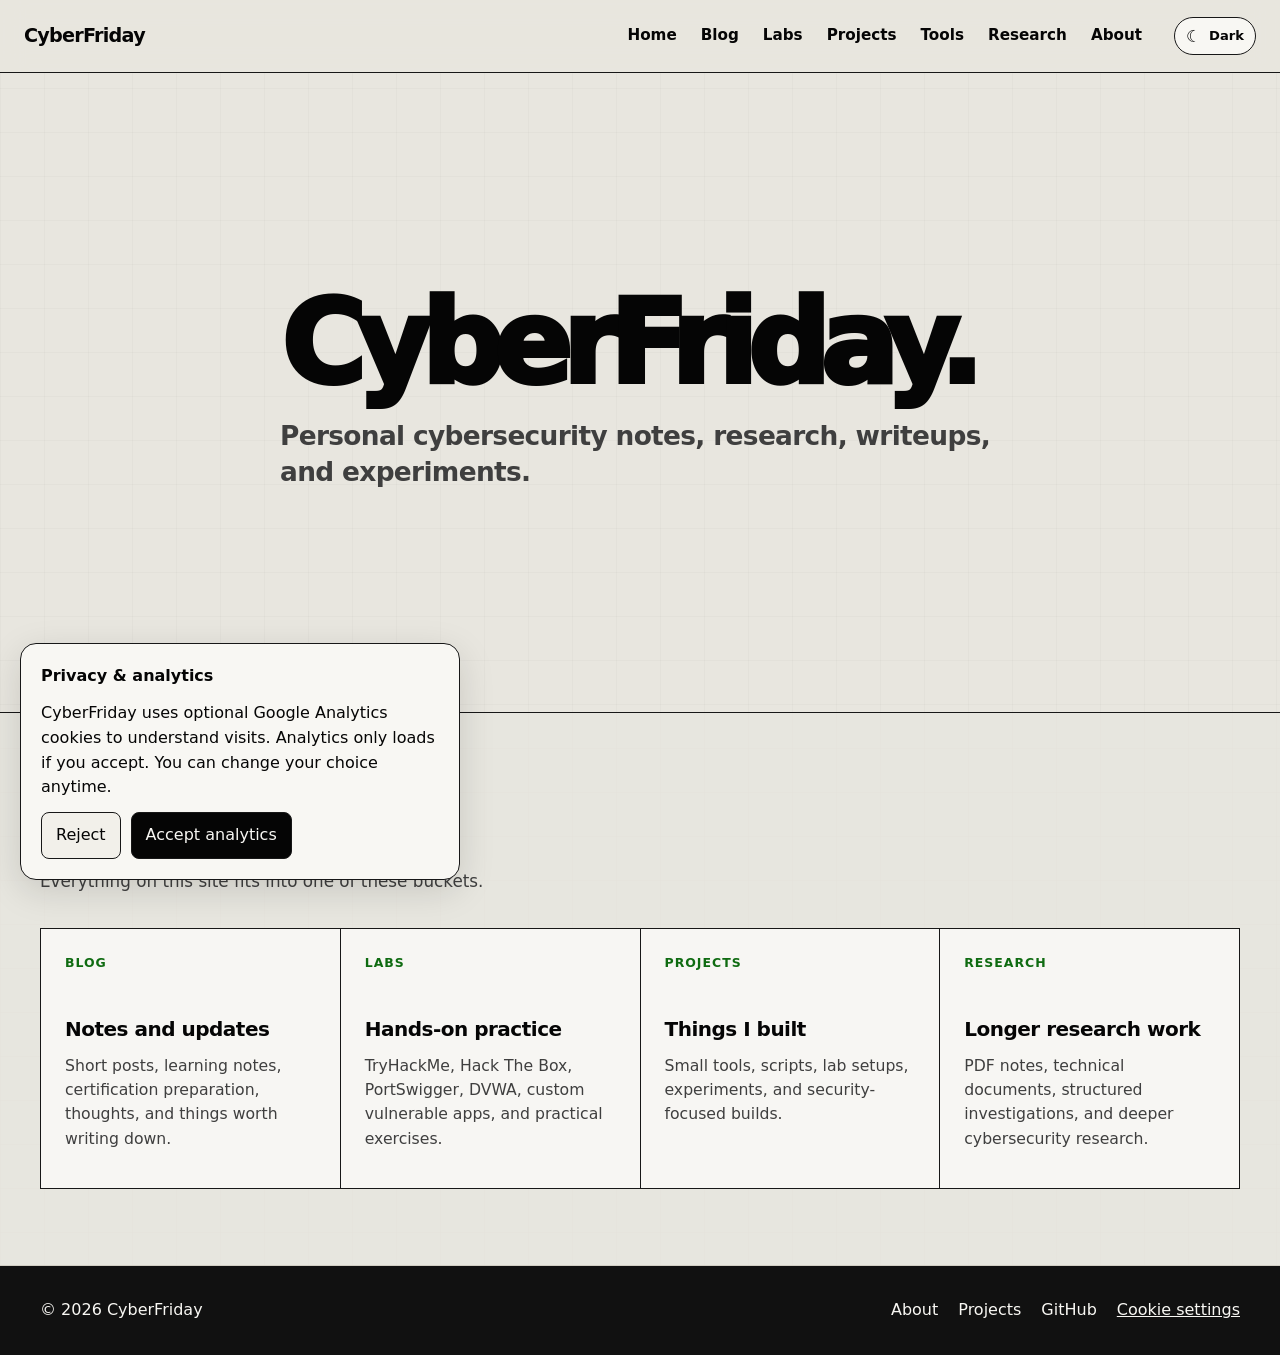
==== commit cee3f180: "feat: add ByteShift converter and Tools section" ====
--- a/index.html
+++ b/index.html
@@ -27,9 +27,11 @@
         <a href="blog.html">Blog</a>
         <a href="labs.html">Labs</a>
         <a href="projects.html">Projects</a>
+        <a href="tools.html">Tools</a>
         <a href="research.html">Research</a>
         <a href="about.html">About</a>
       </nav>
+
     </div>
   </header>
 
